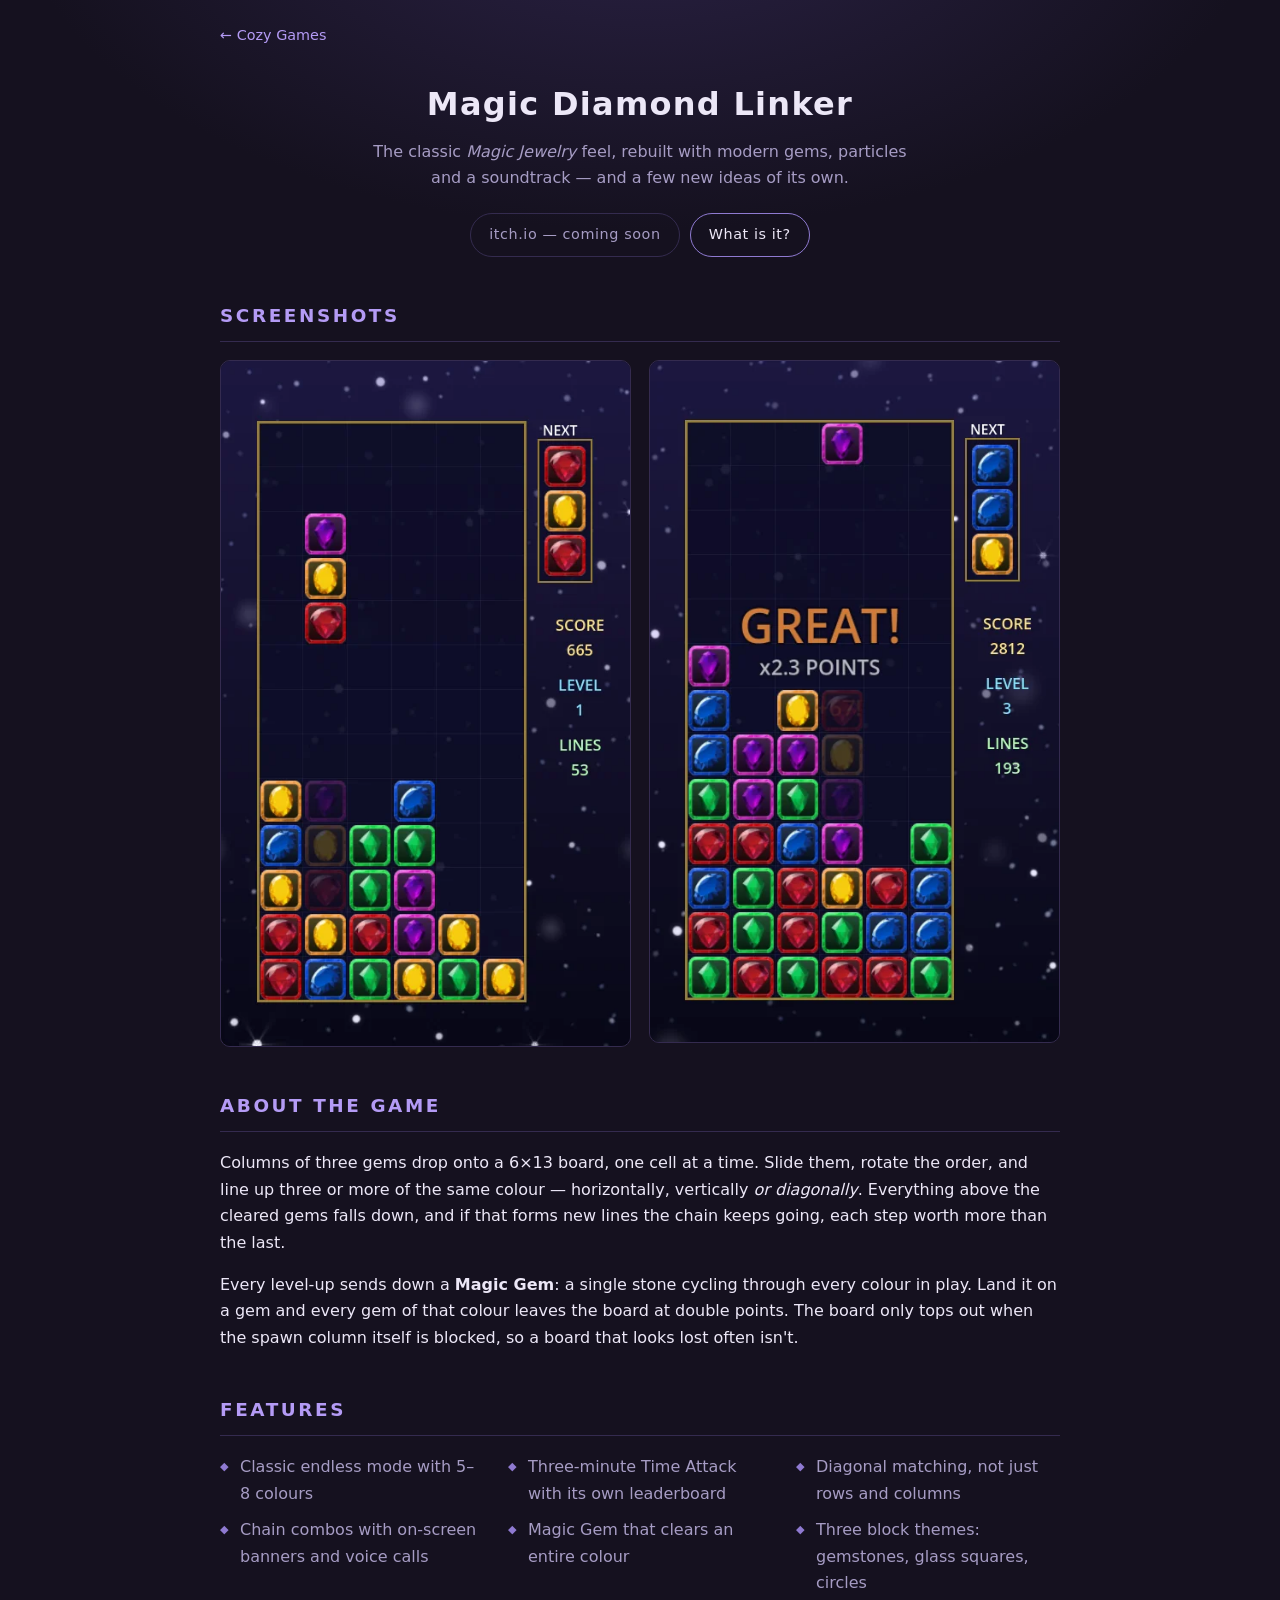
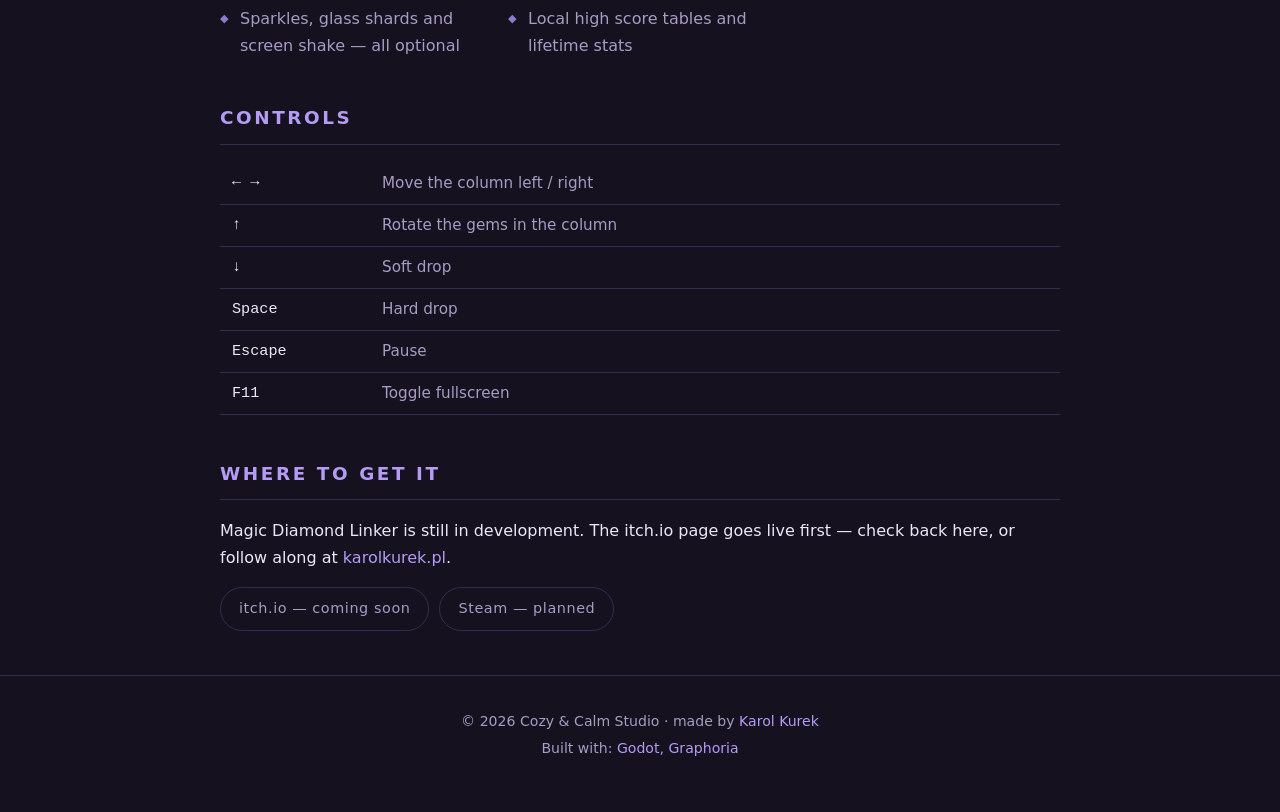
==== games/magic-diamond-linker.html @ baa5f676 "Add static Cozy Games site with Magic Diamond Linker page Plain HTML/CSS so GitHub Pages can serve i" ====
<!DOCTYPE html>
<html lang="en">
<head>
<meta charset="utf-8">
<meta name="viewport" content="width=device-width, initial-scale=1">
<title>Magic Diamond Linker &mdash; Cozy Games</title>
<meta name="description" content="Magic Diamond Linker — a modern take on the classic Magic Jewelry puzzle game. Falling gem columns, diagonal matches, chain combos and a 3-minute Time Attack.">
<link rel="icon" href="../assets/favicon.png" type="image/png">
<link rel="stylesheet" href="../assets/style.css">
</head>
<body>

<div class="wrap">
  <nav class="crumbs"><a href="../index.html">&larr; Cozy Games</a></nav>
</div>

<header class="hero wrap">
  <h1>Magic Diamond Linker</h1>
  <p class="sub">
    The classic <em>Magic Jewelry</em> feel, rebuilt with modern gems, particles
    and a soundtrack &mdash; and a few new ideas of its own.
  </p>
  <div class="btn-row" style="justify-content:center">
    <span class="btn disabled">itch.io &mdash; coming soon</span>
    <a class="btn" href="#about">What is it?</a>
  </div>
</header>

<main class="wrap">

  <section>
    <h2>Screenshots</h2>
    <div class="shots">
      <img src="magic_diamond_linker/screen1.webp" alt="Falling gem column on the board">
      <img src="magic_diamond_linker/screen2.webp" alt="A GREAT! chain combo clearing gems">
    </div>
  </section>

  <section id="about">
    <h2>About the game</h2>
    <p>
      Columns of three gems drop onto a 6&times;13 board, one cell at a time. Slide them,
      rotate the order, and line up three or more of the same colour &mdash; horizontally,
      vertically <em>or diagonally</em>. Everything above the cleared gems falls down, and
      if that forms new lines the chain keeps going, each step worth more than the last.
    </p>
    <p>
      Every level&#8209;up sends down a <strong>Magic Gem</strong>: a single stone cycling through
      every colour in play. Land it on a gem and every gem of that colour leaves the board
      at double points. The board only tops out when the spawn column itself is blocked, so
      a board that looks lost often isn't.
    </p>
  </section>

  <section>
    <h2>Features</h2>
    <ul class="features">
      <li>Classic endless mode with 5&ndash;8 colours</li>
      <li>Three&#8209;minute Time Attack with its own leaderboard</li>
      <li>Diagonal matching, not just rows and columns</li>
      <li>Chain combos with on&#8209;screen banners and voice calls</li>
      <li>Magic Gem that clears an entire colour</li>
      <li>Three block themes: gemstones, glass squares, circles</li>
      <li>Sparkles, glass shards and screen shake &mdash; all optional</li>
      <li>Local high score tables and lifetime stats</li>
    </ul>
  </section>

  <section>
    <h2>Controls</h2>
    <table class="controls">
      <tr><td>&larr; &rarr;</td><td>Move the column left / right</td></tr>
      <tr><td>&uarr;</td><td>Rotate the gems in the column</td></tr>
      <tr><td>&darr;</td><td>Soft drop</td></tr>
      <tr><td>Space</td><td>Hard drop</td></tr>
      <tr><td>Escape</td><td>Pause</td></tr>
      <tr><td>F11</td><td>Toggle fullscreen</td></tr>
    </table>
  </section>

  <section>
    <h2>Where to get it</h2>
    <p>
      Magic Diamond Linker is still in development. The itch.io page goes live first &mdash;
      check back here, or follow along at
      <a href="https://karolkurek.pl">karolkurek.pl</a>.
    </p>
    <div class="btn-row">
      <span class="btn disabled">itch.io &mdash; coming soon</span>
      <span class="btn disabled">Steam &mdash; planned</span>
    </div>
  </section>

</main>

<footer>
  <div class="wrap">
    <p>&copy; 2026 Cozy &amp; Calm Studio &middot; made by <a href="https://karolkurek.pl/">Karol Kurek</a></p>
    <p>Built with:
      <a href="https://godotengine.org/pl/">Godot</a>,
      <a href="https://gitgraphoria.com">Graphoria</a>
    </p>
  </div>
</footer>

</body>
</html>
---- assets/style.css ----
:root {
  --bg: #15111f;
  --bg-deep: #0f0c17;
  --surface: #1e1830;
  --surface-hi: #272040;
  --line: #342b4f;
  --text: #ece7f7;
  --muted: #a69cc4;
  --accent: #b49bf5;
  --accent-soft: #8f7ad1;
  --radius: 14px;
  --maxw: 880px;
}

* { box-sizing: border-box; }

html { scroll-behavior: smooth; }

body {
  margin: 0;
  background:
    radial-gradient(900px 500px at 50% -120px, #2b2246 0%, rgba(43, 34, 70, 0) 70%),
    var(--bg);
  color: var(--text);
  font: 16px/1.65 "Segoe UI", system-ui, -apple-system, Roboto, Helvetica, Arial, sans-serif;
  -webkit-font-smoothing: antialiased;
}

.wrap {
  max-width: var(--maxw);
  margin: 0 auto;
  padding: 0 20px;
}

a { color: var(--accent); text-decoration: none; }
a:hover { text-decoration: underline; }

/* ---------- header ---------- */

.site-header {
  padding: 56px 0 28px;
  text-align: center;
}

.site-header img.logo {
  width: 84px;
  height: auto;
  filter: drop-shadow(0 0 22px rgba(140, 180, 255, 0.45));
}

.site-header h1 {
  margin: 10px 0 6px;
  font-size: 2.1rem;
  font-weight: 600;
  letter-spacing: 0.12em;
  text-transform: uppercase;
}

.site-header p.tagline {
  margin: 0;
  color: var(--muted);
  font-size: 1rem;
}

nav.crumbs {
  padding: 24px 0 0;
  font-size: 0.9rem;
  color: var(--muted);
}

/* ---------- sections ---------- */

main { padding-bottom: 40px; }

section { margin: 44px 0; }

h2 {
  font-size: 1.15rem;
  font-weight: 600;
  letter-spacing: 0.14em;
  text-transform: uppercase;
  color: var(--accent);
  margin: 0 0 18px;
  padding-bottom: 10px;
  border-bottom: 1px solid var(--line);
}

h3 { font-size: 1.05rem; margin: 0 0 8px; }

/* ---------- game cards ---------- */

.games { display: grid; gap: 20px; }

.card {
  display: grid;
  grid-template-columns: 150px 1fr;
  gap: 22px;
  padding: 20px;
  background: var(--surface);
  border: 1px solid var(--line);
  border-radius: var(--radius);
  transition: border-color 0.18s, transform 0.18s, background 0.18s;
}

.card:hover {
  border-color: var(--accent-soft);
  background: var(--surface-hi);
  transform: translateY(-2px);
}

.card .thumb {
  display: block;
  width: 100%;
  border-radius: 10px;
  border: 1px solid var(--line);
}

.card h3 a { color: var(--text); }

.card p { margin: 0 0 14px; color: var(--muted); }

.meta {
  margin: 0 0 14px;
  font-size: 0.82rem;
  letter-spacing: 0.08em;
  text-transform: uppercase;
  color: var(--accent-soft);
}

/* ---------- buttons ---------- */

.btn-row { display: flex; flex-wrap: wrap; gap: 10px; }

.btn {
  display: inline-block;
  padding: 9px 18px;
  border-radius: 999px;
  border: 1px solid var(--accent-soft);
  color: var(--text);
  font-size: 0.9rem;
  letter-spacing: 0.04em;
  transition: background 0.18s, border-color 0.18s;
}

.btn:hover {
  background: var(--accent-soft);
  text-decoration: none;
}

.btn.primary {
  background: var(--accent-soft);
  border-color: var(--accent-soft);
}

.btn.primary:hover { background: var(--accent); border-color: var(--accent); }

.btn.disabled {
  border-color: var(--line);
  color: var(--muted);
  cursor: default;
  pointer-events: none;
}

/* ---------- game page ---------- */

.hero {
  text-align: center;
  padding: 30px 0 0;
}

.hero h1 {
  margin: 0 0 8px;
  font-size: 2rem;
  font-weight: 600;
  letter-spacing: 0.04em;
}

.hero p.sub {
  margin: 0 auto 22px;
  max-width: 540px;
  color: var(--muted);
}

.shots {
  display: grid;
  grid-template-columns: repeat(auto-fit, minmax(220px, 1fr));
  gap: 18px;
}

.shots img {
  width: 100%;
  border-radius: 10px;
  border: 1px solid var(--line);
}

ul.features {
  margin: 0;
  padding: 0;
  list-style: none;
  display: grid;
  grid-template-columns: repeat(auto-fit, minmax(260px, 1fr));
  gap: 10px 24px;
}

ul.features li {
  padding-left: 20px;
  position: relative;
  color: var(--muted);
}

ul.features li::before {
  content: "\25C6";
  position: absolute;
  left: 0;
  color: var(--accent-soft);
  font-size: 0.7rem;
  top: 0.35em;
}

table.controls {
  width: 100%;
  border-collapse: collapse;
  font-size: 0.95rem;
}

table.controls td {
  padding: 8px 12px;
  border-bottom: 1px solid var(--line);
  color: var(--muted);
}

table.controls td:first-child {
  width: 150px;
  color: var(--text);
  font-family: Consolas, "Courier New", monospace;
}

/* ---------- footer ---------- */

footer {
  padding: 30px 0 48px;
  border-top: 1px solid var(--line);
  color: var(--muted);
  font-size: 0.88rem;
  text-align: center;
}

footer p { margin: 4px 0; }

@media (max-width: 560px) {
  .site-header { padding-top: 36px; }
  .card { grid-template-columns: 1fr; }
  .card .thumb { max-width: 180px; }
}
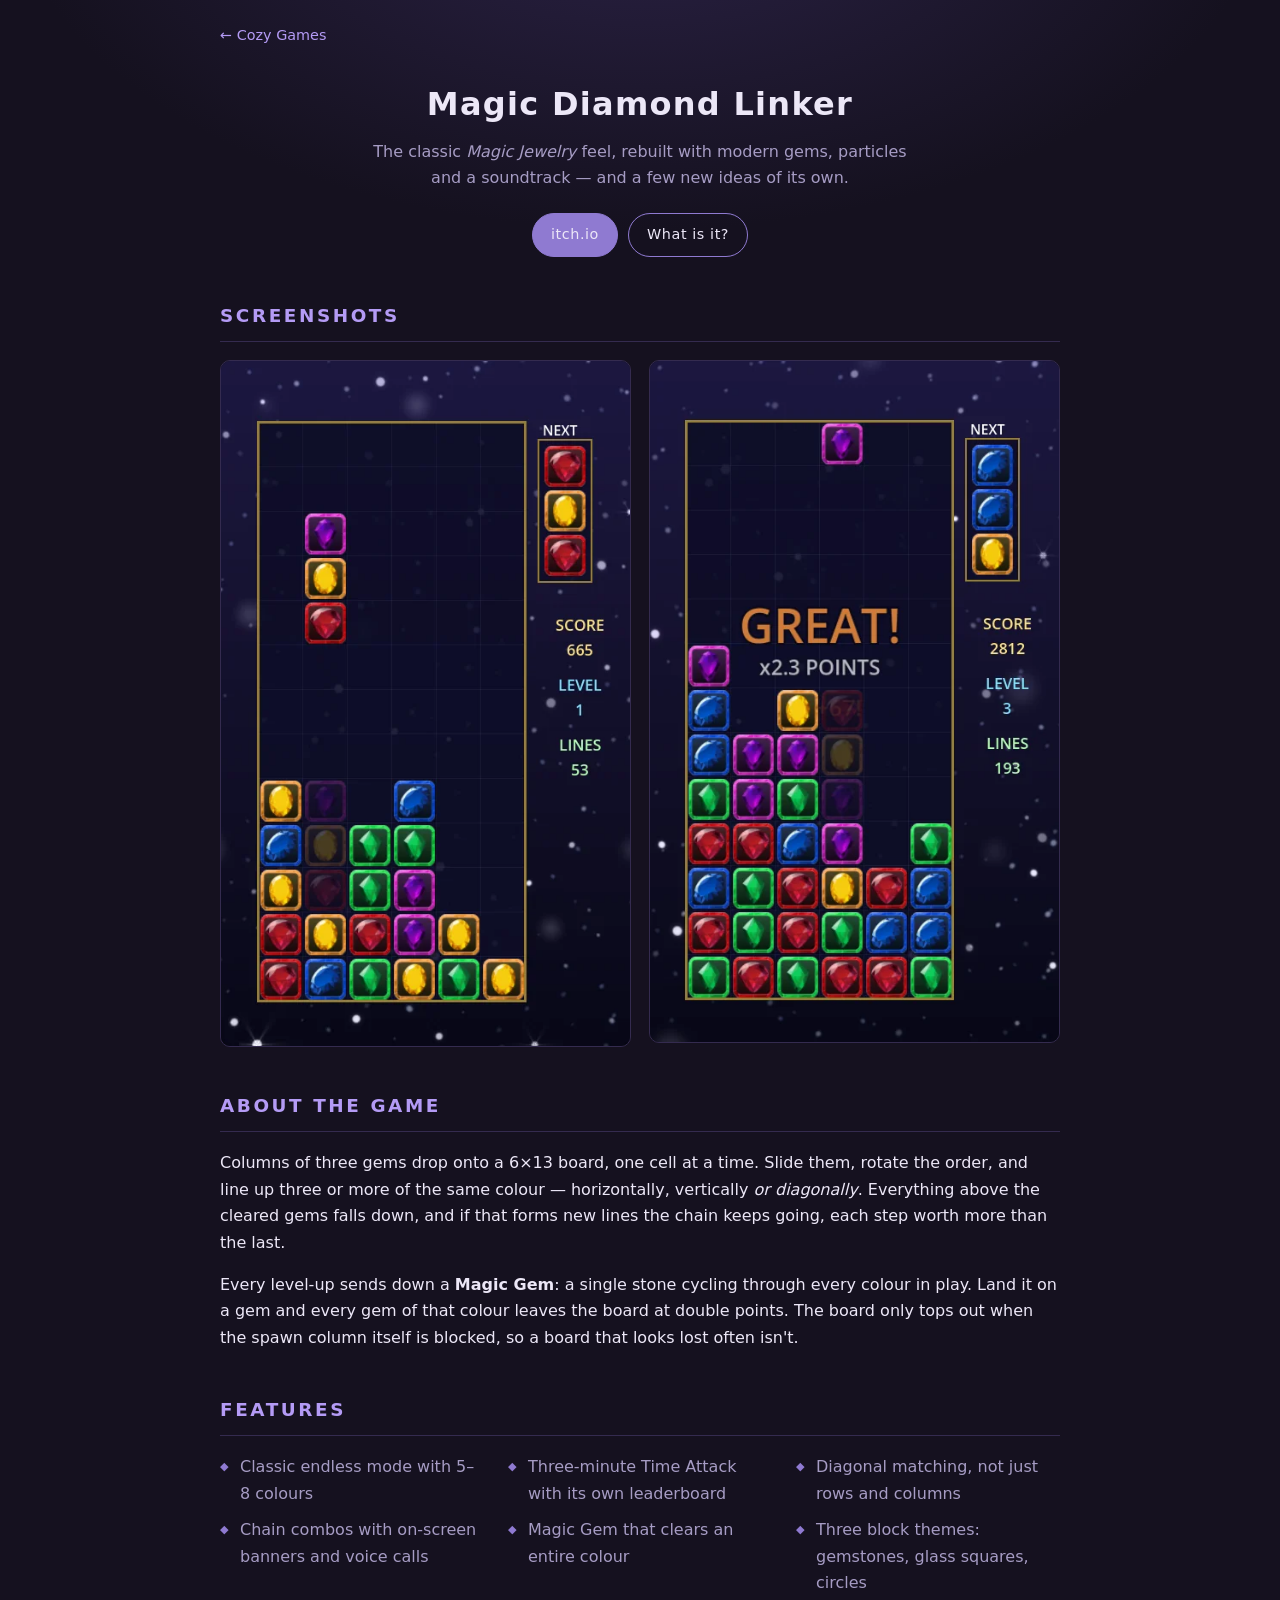
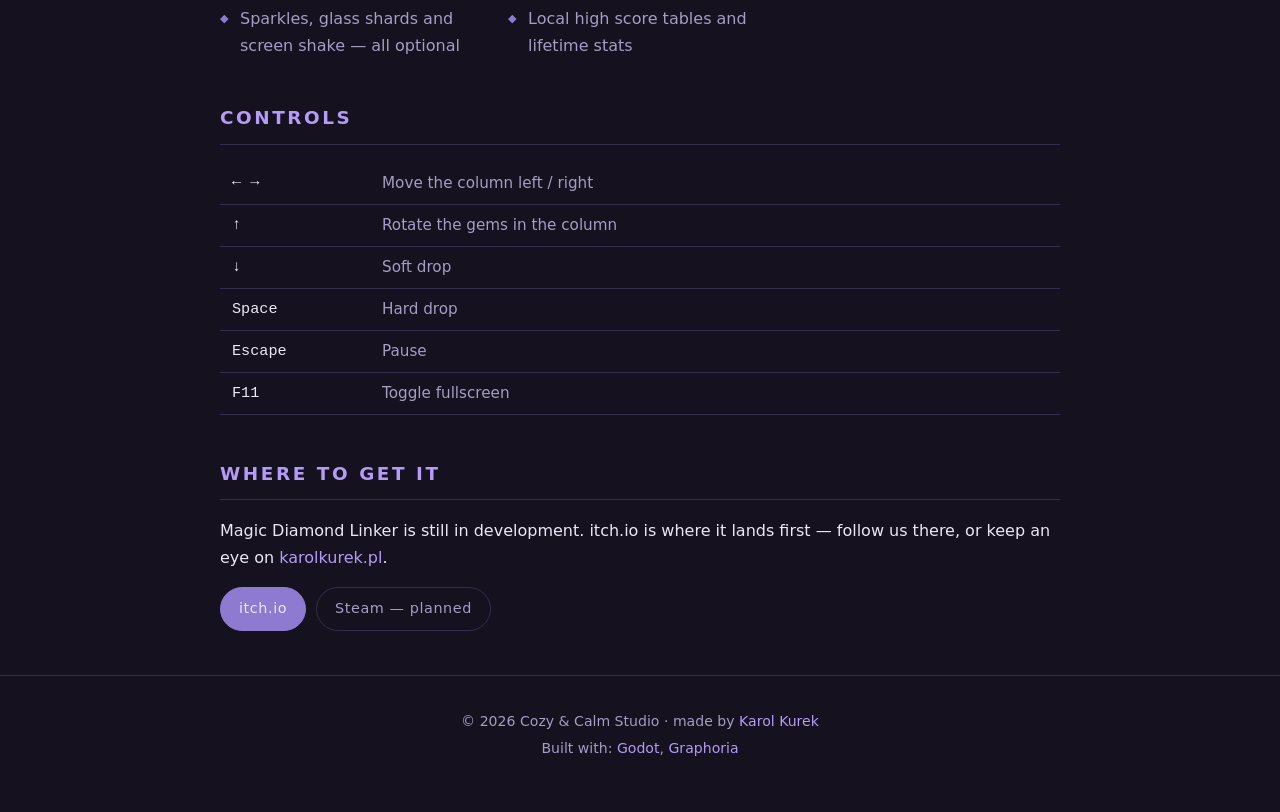
==== commit 26f820fb: "Link the live itch.io page instead of the placeholder buttons Generated with [Devin](https://devin.a" ====
--- a/games/magic-diamond-linker.html
+++ b/games/magic-diamond-linker.html
@@ -21,7 +21,7 @@
     and a soundtrack &mdash; and a few new ideas of its own.
   </p>
   <div class="btn-row" style="justify-content:center">
-    <span class="btn disabled">itch.io &mdash; coming soon</span>
+    <a class="btn primary" href="https://cozygamesdev.itch.io">itch.io</a>
     <a class="btn" href="#about">What is it?</a>
   </div>
 </header>
@@ -81,12 +81,12 @@
   <section>
     <h2>Where to get it</h2>
     <p>
-      Magic Diamond Linker is still in development. The itch.io page goes live first &mdash;
-      check back here, or follow along at
-      <a href="https://karolkurek.pl">karolkurek.pl</a>.
+      Magic Diamond Linker is still in development. itch.io is where it lands first &mdash;
+      follow us there, or keep an eye on
+      <a href="https://karolkurek.pl/">karolkurek.pl</a>.
     </p>
     <div class="btn-row">
-      <span class="btn disabled">itch.io &mdash; coming soon</span>
+      <a class="btn primary" href="https://cozygamesdev.itch.io">itch.io</a>
       <span class="btn disabled">Steam &mdash; planned</span>
     </div>
   </section>
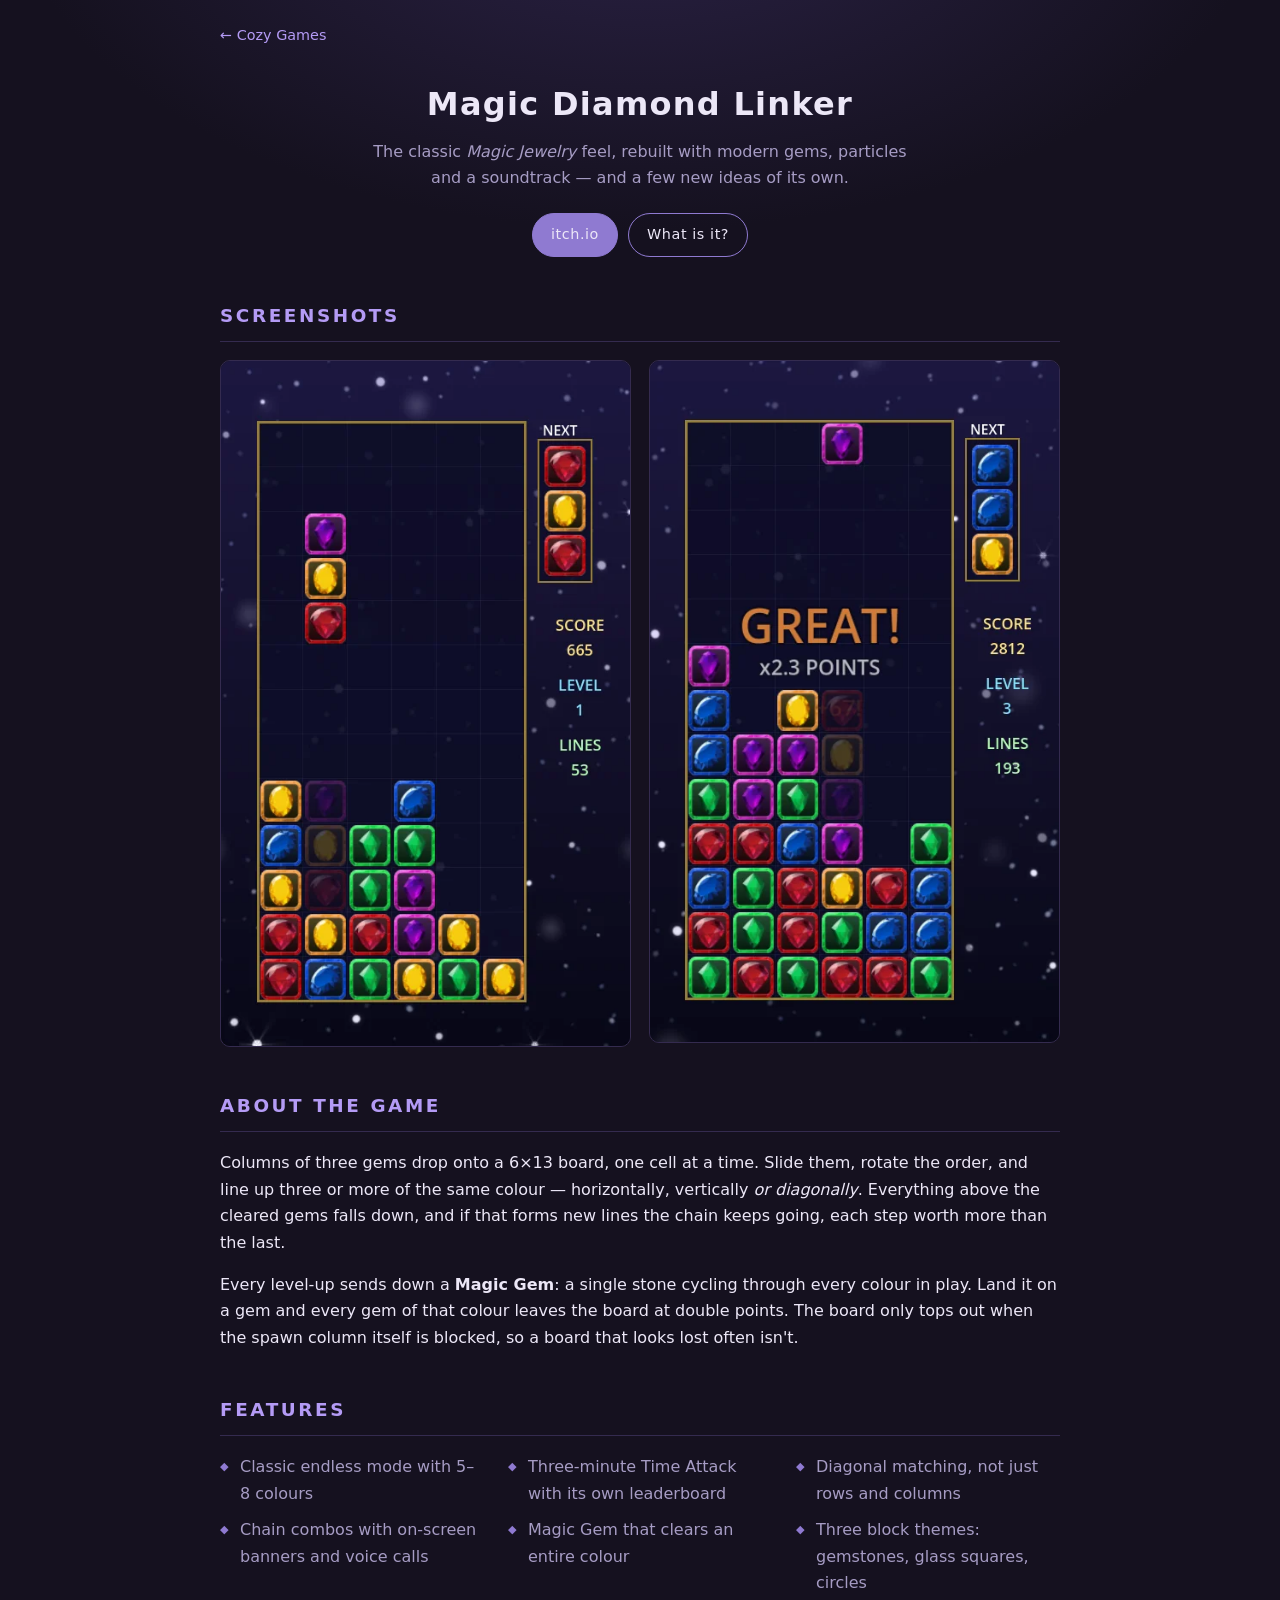
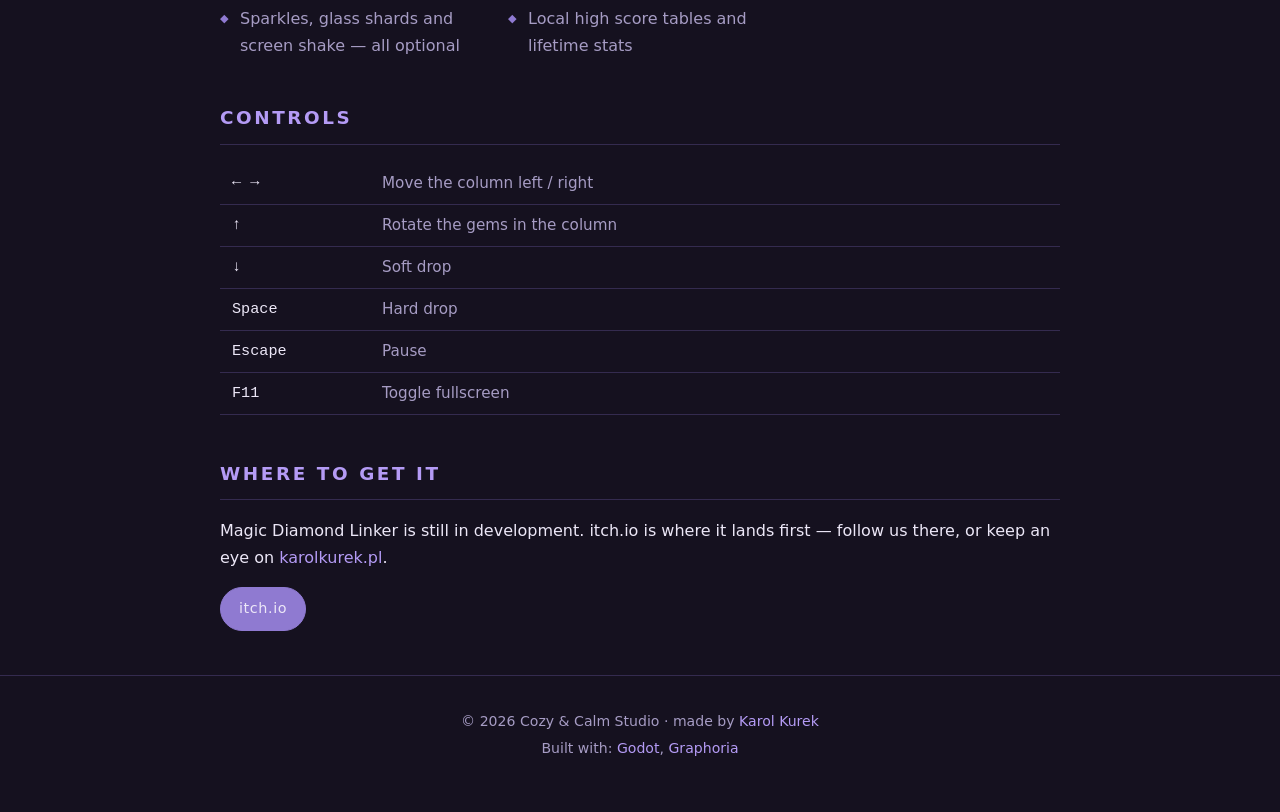
==== commit 4ba4d099: "Drop the Steam placeholder button Generated with [Devin](https://devin.ai)  Co-Authored-By: Devin <1" ====
--- a/games/magic-diamond-linker.html
+++ b/games/magic-diamond-linker.html
@@ -87,7 +87,6 @@
     </p>
     <div class="btn-row">
       <a class="btn primary" href="https://cozygamesdev.itch.io">itch.io</a>
-      <span class="btn disabled">Steam &mdash; planned</span>
     </div>
   </section>
 
